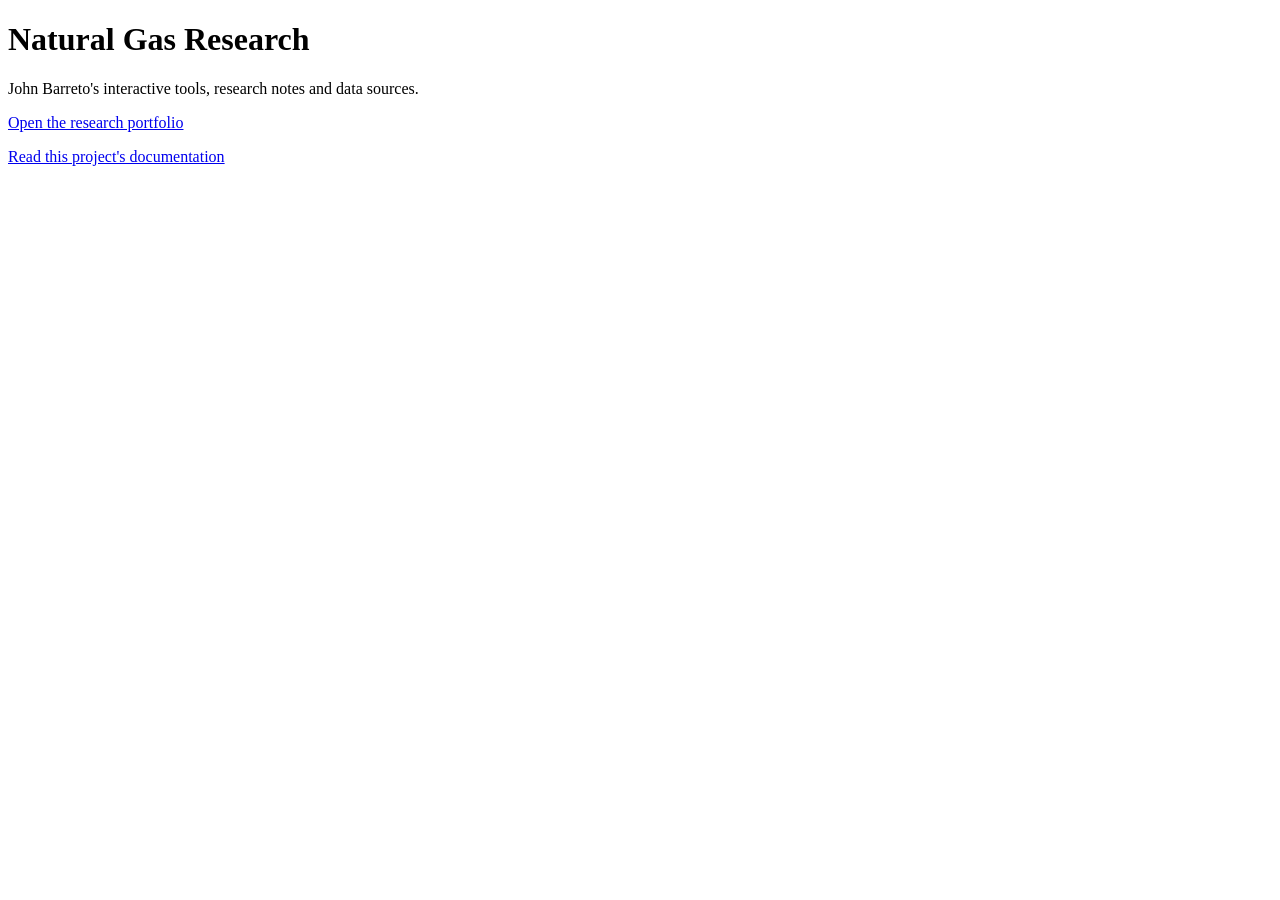
==== lab/index.html @ c2960837 "Publish weather revision monitor source, forecast archives and methodology" ====
<!doctype html>
<html lang="en">
<head><meta charset="utf-8"><meta name="viewport" content="width=device-width,initial-scale=1"><title>John Barreto · Natural Gas Research</title></head>
<body><main><h1>Natural Gas Research</h1><p>John Barreto's interactive tools, research notes and data sources.</p><p><a href="https://neurax-jb.github.io/Henry-Hub-Futures-Curve-Explorer-How-the-Natural-Gas-Market-prices-winter/lab/">Open the research portfolio</a></p><p><a href="../README.md">Read this project's documentation</a></p></main></body>
</html>
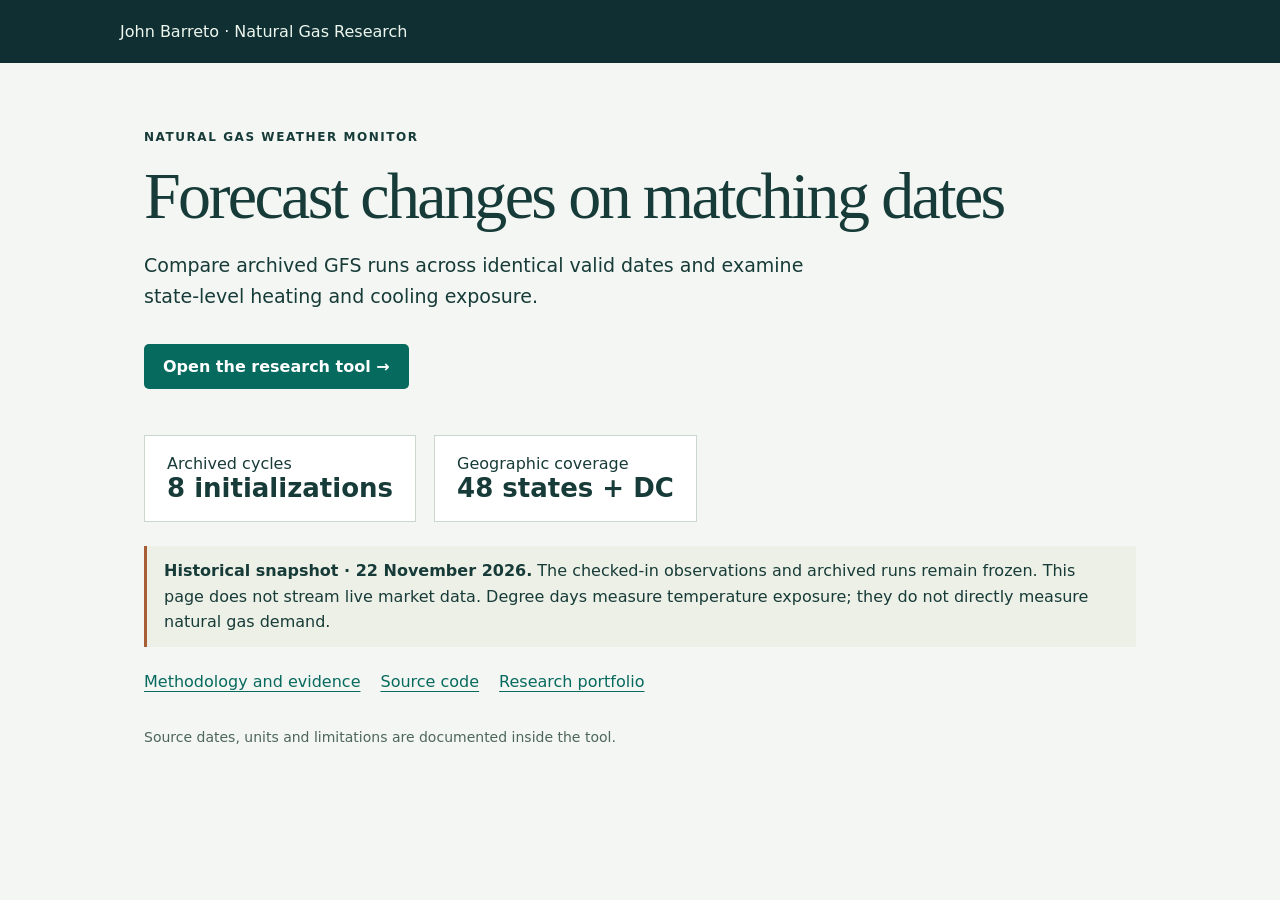
==== commit 23c19cce: "Fix 15 weather archive and dashboard issues; add reproducible validation" ====
--- a/lab/index.html
+++ b/lab/index.html
@@ -1,5 +1 @@
-<!doctype html>
-<html lang="en">
-<head><meta charset="utf-8"><meta name="viewport" content="width=device-width,initial-scale=1"><title>John Barreto · Natural Gas Research</title></head>
-<body><main><h1>Natural Gas Research</h1><p>John Barreto's interactive tools, research notes and data sources.</p><p><a href="https://neurax-jb.github.io/Henry-Hub-Futures-Curve-Explorer-How-the-Natural-Gas-Market-prices-winter/lab/">Open the research portfolio</a></p><p><a href="../README.md">Read this project's documentation</a></p></main></body>
-</html>
+<!doctype html><html lang="en"><head><meta charset="utf-8"><meta name="viewport" content="width=device-width,initial-scale=1"><meta http-equiv="refresh" content="0; url=../"><title>Project home</title></head><body><p><a href="../">Open the project home</a></p></body></html>
